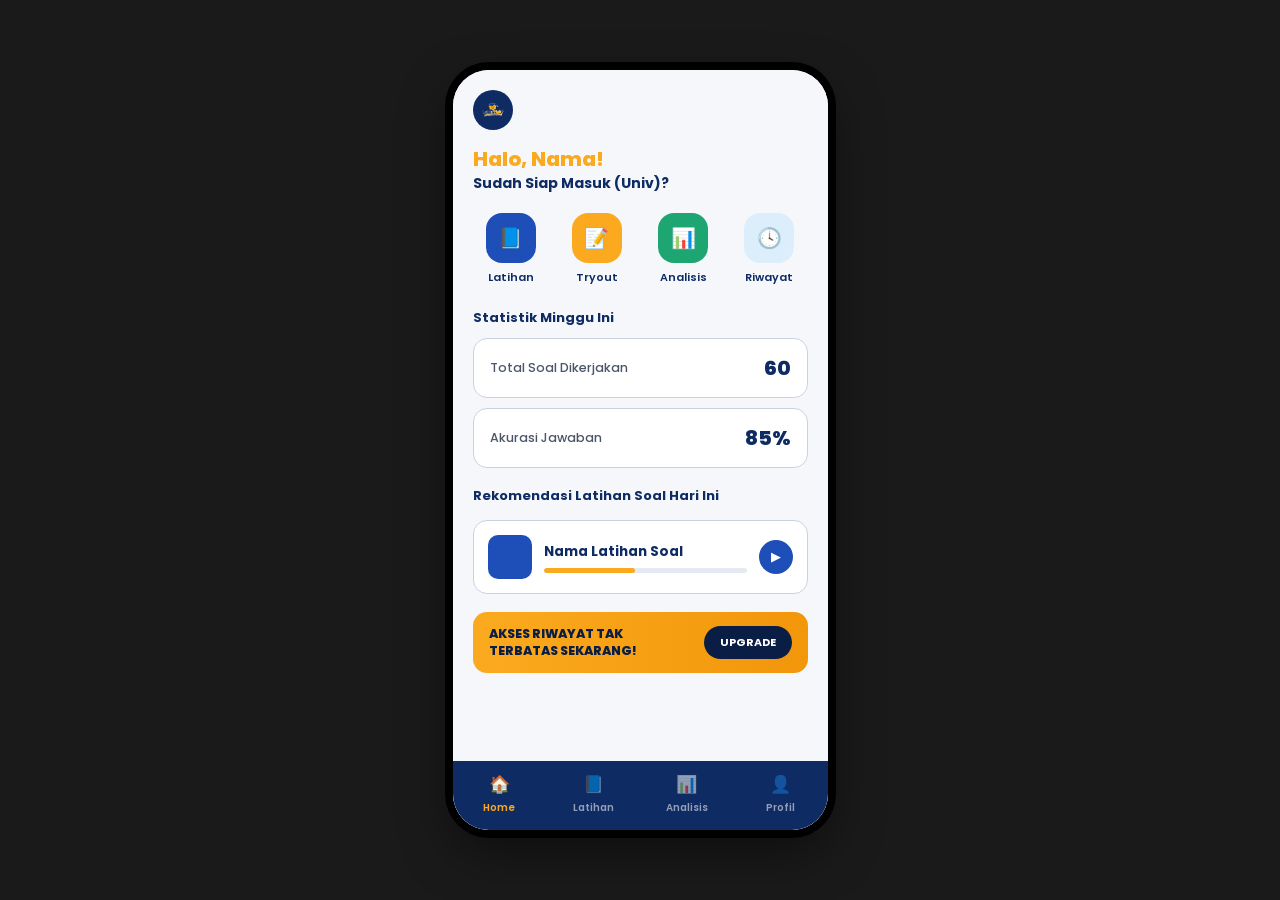
==== dashboard.html @ 72a6e20f "SETUP AWAL" ====
<!DOCTYPE html>
<html lang="id">
<head>
<meta charset="UTF-8">
<meta name="viewport" content="width=device-width, initial-scale=1.0">
<title>LulusYuk - Dashboard</title>
<link rel="stylesheet" href="style.css">
</head>
<body class="page-dashboard">

  <div class="phone-frame">
    <div class="screen dashboard-screen">

      <div class="dash-scroll">

        <div class="dash-header">
          <div class="avatar"><img src="logo.svg" alt="Logo" class="avatar-img"></div>
        </div>

        <div class="dash-greeting" style="margin-bottom:18px;">
          <span class="hi">Halo, Nama!</span>
          <span class="sub">Sudah Siap Masuk (Univ)?</span>
        </div>

        <div class="menu-grid">
          <a href="#" class="menu-item">
            <div class="menu-icon bg-blue">📘</div>
            Latihan
          </a>
          <a href="#" class="menu-item">
            <div class="menu-icon bg-orange">📝</div>
            Tryout
          </a>
          <a href="#" class="menu-item">
            <div class="menu-icon bg-green">📊</div>
            Analisis
          </a>
          <a href="#" class="menu-item">
            <div class="menu-icon bg-lightblue">🕓</div>
            Riwayat
          </a>
        </div>

        <p class="section-title">Statistik Minggu Ini</p>

        <div class="stat-card">
          <span class="label">Total Soal Dikerjakan</span>
          <span class="value">60</span>
        </div>
        <div class="stat-card">
          <span class="label">Akurasi Jawaban</span>
          <span class="value">85%</span>
        </div>

        <p class="section-title" style="margin-top:18px;">Rekomendasi Latihan Soal Hari Ini</p>

        <div class="reco-card">
          <div class="reco-thumb"></div>
          <div class="reco-info">
            <div class="reco-title">Nama Latihan Soal</div>
            <div class="progress-track">
              <div class="progress-fill"></div>
            </div>
          </div>
          <button class="play-btn">▶</button>
        </div>

        <div class="upgrade-banner">
          <span class="txt">AKSES RIWAYAT TAK<br>TERBATAS SEKARANG!</span>
          <button class="upgrade-btn">UPGRADE</button>
        </div>

      </div>

      <div class="bottom-nav">
        <a href="dashboard.html" class="nav-item active">
          <span class="nav-icon">🏠</span>
          Home
        </a>
        <a href="#" class="nav-item">
          <span class="nav-icon">📘</span>
          Latihan
        </a>
        <a href="#" class="nav-item">
          <span class="nav-icon">📊</span>
          Analisis
        </a>
        <a href="#" class="nav-item">
          <span class="nav-icon">👤</span>
          Profil
        </a>
      </div>

    </div>
  </div>

<script src="script.js"></script>
</body>
</html>
---- style.css ----
/* ===== LulusYuk - style.css ===== */

@import url('https://fonts.googleapis.com/css2?family=Poppins:wght@400;500;600;700;800&display=swap');

:root {
  --navy: #0F2B63;
  --navy-dark: #0A1E45;
  --orange: #FBAA1F;
  --orange-dark: #F2960A;
  --green: #1DA671;
  --lightblue-bg: #DCEEFB;
  --white: #FFFFFF;
  --gray-text: #8A93A6;
  --border-line: #C9D3E0;
}

* {
  margin: 0;
  padding: 0;
  box-sizing: border-box;
  font-family: 'Poppins', sans-serif;
}

body {
  background: #1A1A1A;
  min-height: 100vh;
  display: flex;
  align-items: center;
  justify-content: center;
  padding: 24px 0;
}

a {
  text-decoration: none;
  color: inherit;
}

button {
  border: none;
  cursor: pointer;
  font-family: inherit;
}

/* ---- Phone frame (biar keliatan kayak mockup HP) ---- */
.phone-frame {
  width: 375px;
  max-width: 92vw;
  height: 760px;
  max-height: 92vh;
  background: var(--white);
  border-radius: 36px;
  overflow: hidden;
  box-shadow: 0 0 0 8px #000, 0 20px 50px rgba(0,0,0,0.5);
  position: relative;
}

.screen {
  width: 100%;
  height: 100%;
  overflow-y: auto;
  display: flex;
  flex-direction: column;
}

/* ===================== LOADING SCREEN ===================== */
.loading-screen {
  align-items: center;
  justify-content: flex-end;
  padding-bottom: 90px;
  background: var(--white);
}

.logo-wrap {
  text-align: center;
  animation: fadeInUp 0.9s ease both;
}

.logo-icon {
  display: block;
  width: 60px;
  height: 60px;
  object-fit: contain;
  margin: 0 auto 6px;
}

.logo-text {
  font-size: 30px;
  font-weight: 800;
  letter-spacing: -0.5px;
}

.text-navy { color: var(--navy); }
.text-orange { color: var(--orange); }

.tagline {
  margin-top: 6px;
  font-size: 11px;
  font-weight: 600;
  color: var(--navy);
  border-bottom: 2px solid var(--orange);
  display: inline-block;
  padding-bottom: 2px;
}

@keyframes fadeInUp {
  from { opacity: 0; transform: translateY(16px); }
  to { opacity: 1; transform: translateY(0); }
}

/* ===================== AUTH (LOGIN / SIGN UP) ===================== */
.auth-top {
  background: var(--white);
  padding: 28px 24px 20px;
  text-align: center;
}

.auth-top .logo-icon { width: 48px; height: 48px; }
.auth-top .logo-text { font-size: 26px; }
.auth-top .tagline { font-size: 9.5px; }

.auth-bottom {
  flex: 1;
  background: var(--navy);
  border-radius: 28px 28px 0 0;
  padding: 32px 28px;
  display: flex;
  flex-direction: column;
}

.auth-heading {
  font-size: 22px;
  font-weight: 800;
  line-height: 1.25;
  margin-bottom: 26px;
}

.auth-heading .accent { color: var(--orange); }
.auth-heading .plain { color: var(--white); }

.field {
  margin-bottom: 20px;
}

.field label {
  display: block;
  color: var(--white);
  font-size: 13px;
  font-weight: 600;
  margin-bottom: 6px;
}

.field input {
  width: 100%;
  background: transparent;
  border: none;
  border-bottom: 1px solid rgba(255,255,255,0.5);
  color: var(--white);
  font-size: 13px;
  padding: 4px 0 8px;
  outline: none;
}

.field input::placeholder {
  color: rgba(255,255,255,0.55);
  font-style: italic;
}

.switch-link {
  color: var(--white);
  font-size: 12px;
  font-weight: 700;
  text-decoration: underline;
  margin-bottom: auto;
  display: inline-block;
}

.btn-primary {
  background: var(--orange);
  color: var(--navy-dark);
  font-size: 16px;
  font-weight: 800;
  letter-spacing: 0.5px;
  padding: 15px;
  border-radius: 30px;
  width: 100%;
  margin-top: 24px;
  box-shadow: 0 6px 16px rgba(251,170,31,0.35);
}

.btn-primary:active { transform: scale(0.98); }

/* ===================== DASHBOARD ===================== */
.dashboard-screen {
  background: #F5F7FB;
}

.dash-scroll {
  flex: 1;
  overflow-y: auto;
  padding: 20px 20px 8px;
}

.dash-header {
  display: flex;
  align-items: center;
  gap: 10px;
  margin-bottom: 18px;
}

.avatar {
  width: 40px;
  height: 40px;
  border-radius: 50%;
  background: var(--navy);
  display: flex;
  align-items: center;
  justify-content: center;
  overflow: hidden;
}

.avatar-img {
  width: 100%;
  height: 100%;
  object-fit: cover;
}

.dash-greeting .hi {
  color: var(--orange);
  font-weight: 800;
  font-size: 20px;
  display: block;
  line-height: 1.1;
}

.dash-greeting .sub {
  color: var(--navy);
  font-weight: 700;
  font-size: 14px;
}

.menu-grid {
  display: grid;
  grid-template-columns: repeat(4, 1fr);
  gap: 10px;
  margin-bottom: 22px;
}

.menu-item {
  display: flex;
  flex-direction: column;
  align-items: center;
  gap: 6px;
  background: none;
  color: var(--navy);
  font-size: 11px;
  font-weight: 600;
}

.menu-icon {
  width: 50px;
  height: 50px;
  border-radius: 16px;
  display: flex;
  align-items: center;
  justify-content: center;
  font-size: 20px;
  color: var(--white);
}

.bg-blue { background: #1E4FB8; }
.bg-orange { background: var(--orange); }
.bg-green { background: var(--green); }
.bg-lightblue { background: var(--lightblue-bg); color: var(--navy) !important; }

.section-title {
  font-size: 13px;
  font-weight: 700;
  color: var(--navy);
  margin-bottom: 10px;
}

.stat-card {
  display: flex;
  align-items: center;
  justify-content: space-between;
  background: var(--white);
  border: 1.5px solid var(--border-line);
  border-radius: 14px;
  padding: 14px 16px;
  margin-bottom: 10px;
}

.stat-card .label {
  font-size: 12.5px;
  color: #4A5568;
  font-weight: 500;
}

.stat-card .value {
  font-size: 20px;
  font-weight: 800;
  color: var(--navy);
}

.reco-card {
  display: flex;
  align-items: center;
  gap: 12px;
  background: var(--white);
  border: 1.5px solid var(--border-line);
  border-radius: 14px;
  padding: 14px;
  margin: 14px 0 18px;
}

.reco-thumb {
  width: 44px;
  height: 44px;
  border-radius: 10px;
  background: #1E4FB8;
  flex-shrink: 0;
}

.reco-info { flex: 1; }

.reco-title {
  font-size: 13.5px;
  font-weight: 700;
  color: var(--navy);
  margin-bottom: 6px;
}

.progress-track {
  height: 5px;
  border-radius: 4px;
  background: #E4E9F2;
  overflow: hidden;
}

.progress-fill {
  height: 100%;
  width: 45%;
  background: var(--orange);
  border-radius: 4px;
}

.play-btn {
  width: 34px;
  height: 34px;
  border-radius: 50%;
  background: #1E4FB8;
  color: var(--white);
  display: flex;
  align-items: center;
  justify-content: center;
  font-size: 13px;
  flex-shrink: 0;
}

.upgrade-banner {
  display: flex;
  align-items: center;
  justify-content: space-between;
  gap: 10px;
  background: linear-gradient(90deg, var(--orange), var(--orange-dark));
  border-radius: 14px;
  padding: 14px 16px;
  margin-bottom: 10px;
}

.upgrade-banner .txt {
  font-size: 12.5px;
  font-weight: 800;
  color: var(--navy-dark);
  line-height: 1.3;
}

.upgrade-btn {
  background: var(--navy-dark);
  color: var(--white);
  font-size: 11px;
  font-weight: 700;
  padding: 8px 16px;
  border-radius: 20px;
  white-space: nowrap;
  flex-shrink: 0;
}

/* Bottom nav */
.bottom-nav {
  display: flex;
  background: var(--navy);
  padding: 10px 0 14px;
}

.nav-item {
  flex: 1;
  display: flex;
  flex-direction: column;
  align-items: center;
  gap: 3px;
  font-size: 10px;
  font-weight: 600;
  color: rgba(255,255,255,0.55);
}

.nav-item .nav-icon { font-size: 17px; }

.nav-item.active {
  color: var(--orange);
}
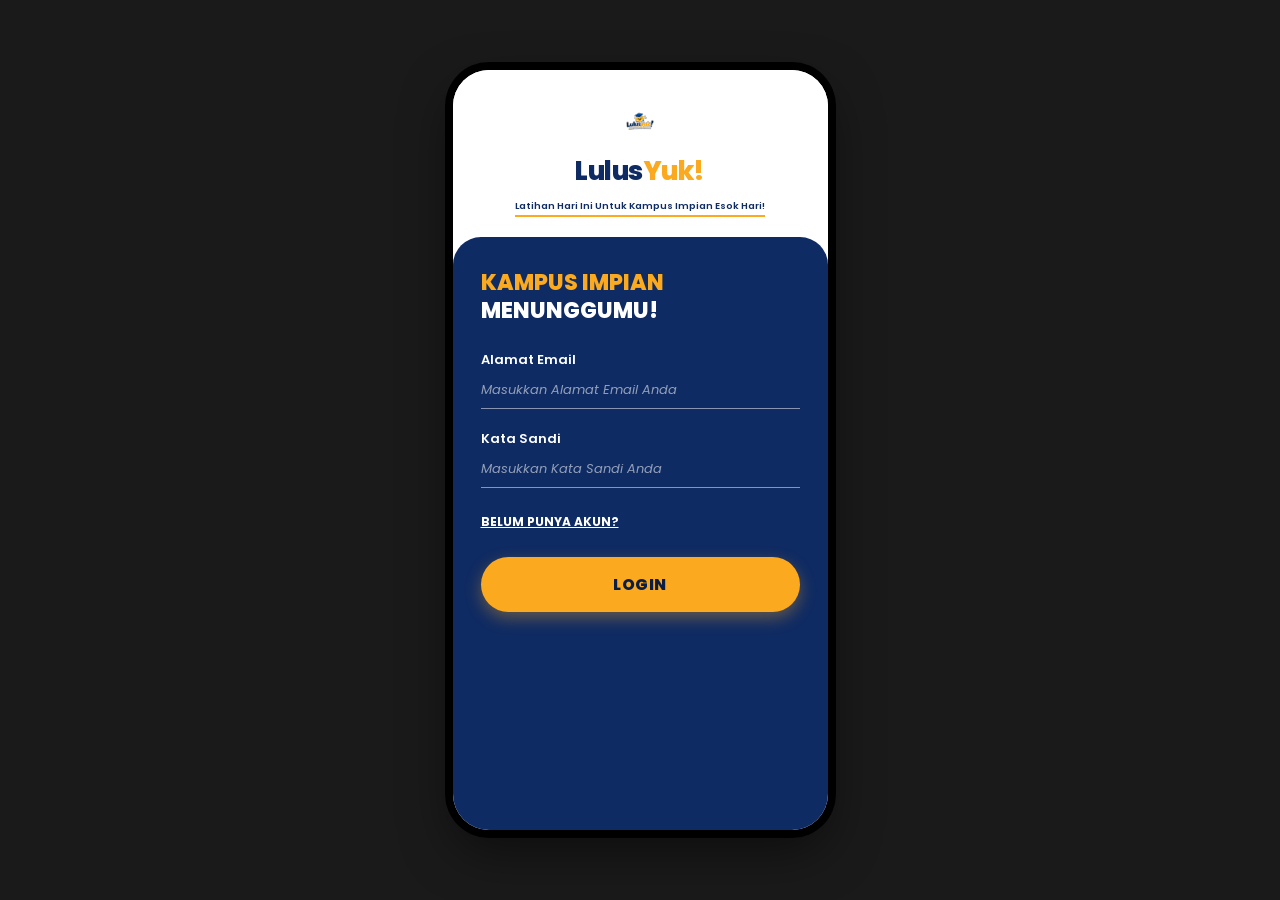
==== commit 1db9e18a: "menyesuaikan lain untuk  target html" ====
--- a/dashboard.html
+++ b/dashboard.html
@@ -4,6 +4,9 @@
 <meta charset="UTF-8">
 <meta name="viewport" content="width=device-width, initial-scale=1.0">
 <title>LulusYuk - Dashboard</title>
+<link rel="manifest" href="manifest.json">
+<meta name="theme-color" content="#0F2B63">
+<link rel="apple-touch-icon" href="logo.svg">
 <link rel="stylesheet" href="style.css">
 </head>
 <body class="page-dashboard">
@@ -18,8 +21,8 @@
         </div>
 
         <div class="dash-greeting" style="margin-bottom:18px;">
-          <span class="hi">Halo, Nama!</span>
-          <span class="sub">Sudah Siap Masuk (Univ)?</span>
+          <span class="hi">Halo, <span id="userName">Nama</span>!</span>
+          <span class="sub">Sudah Siap Masuk <span id="userUniv">(Univ)</span>?</span>
         </div>
 
         <div class="menu-grid">
--- a/style.css
+++ b/style.css
@@ -409,3 +409,44 @@
 .nav-item.active {
   color: var(--orange);
 }
+
+/* ===================== TARGET PAGE ===================== */
+.target-screen {
+  background: linear-gradient(180deg, #0A52BC 0%, #062B6E 100%);
+  justify-content: center;
+  padding: 24px;
+}
+
+.target-card {
+  background: var(--white);
+  border-radius: 26px;
+  padding: 22px 22px 26px;
+  box-shadow: 0 10px 30px rgba(0,0,0,0.25);
+}
+
+.target-logo {
+  text-align: center;
+}
+
+.target-logo .logo-icon { width: 46px; height: 46px; }
+.target-logo .logo-text { font-size: 22px; }
+
+.target-title {
+  text-align: center;
+  color: var(--navy);
+  font-size: 22px;
+  font-weight: 800;
+  line-height: 1.2;
+  margin: 10px 0 22px;
+}
+
+.target-card .field label { color: var(--navy); }
+
+.target-card .field input {
+  color: var(--navy);
+  border-bottom: 1px solid var(--navy);
+}
+
+.target-card .field input::placeholder {
+  color: var(--gray-text);
+}
